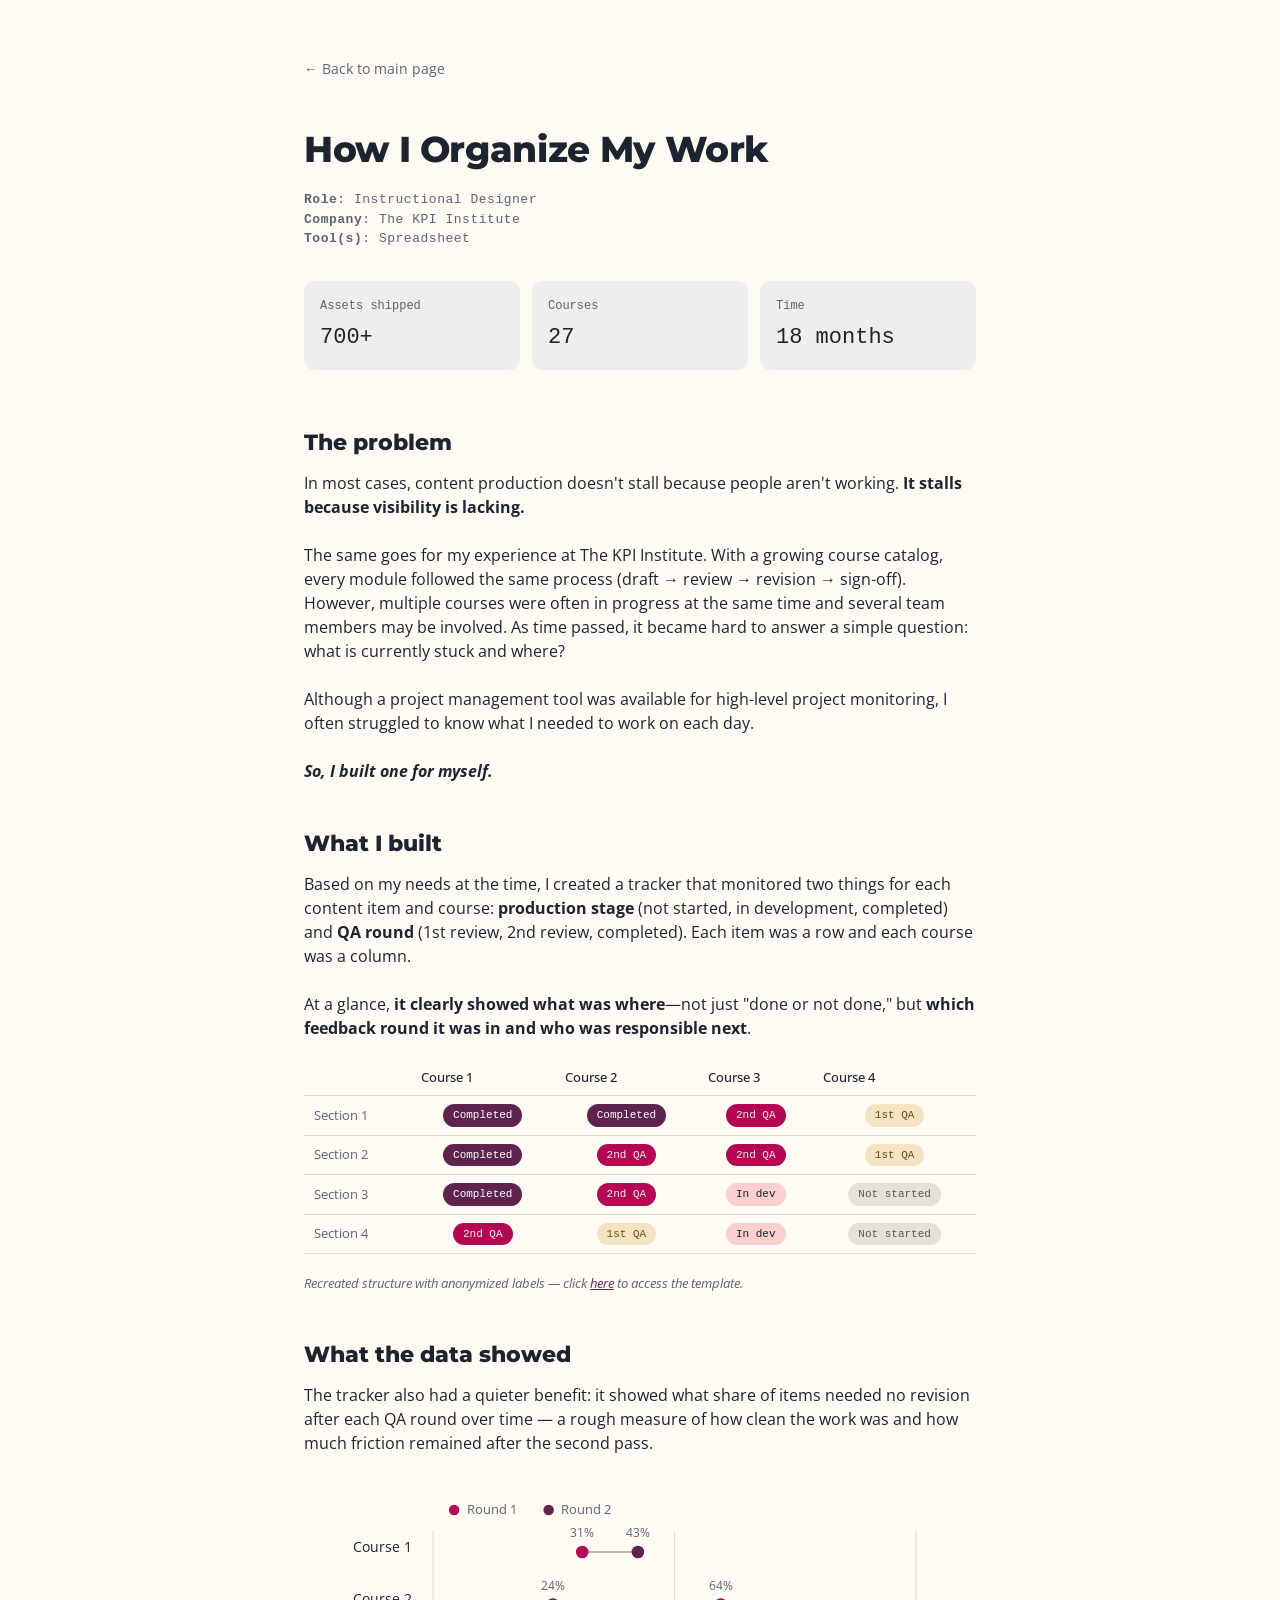
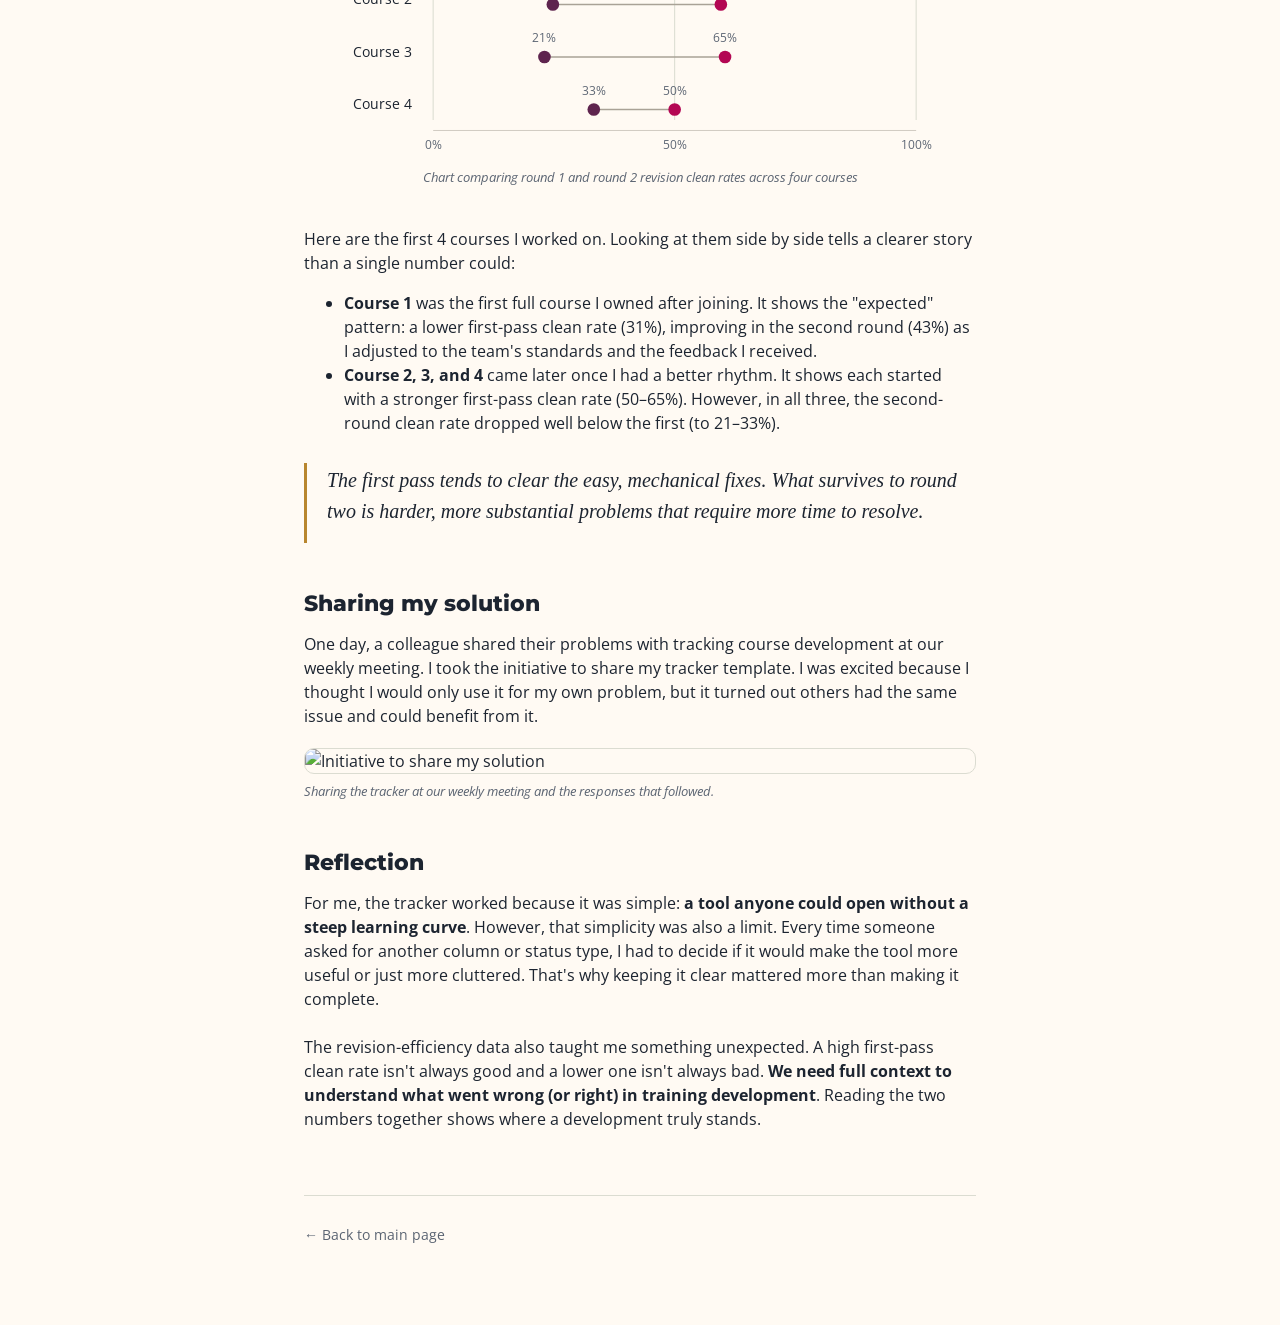
==== case-study-tracker.html @ 696a30b1 "Add files via upload" ====
<!doctype html>
<html lang="en">
  <head>
    <meta charset="UTF-8" />
    <meta name="viewport" content="width=device-width, initial-scale=1.0" />
    <title>How I Organize My Work</title>
    <link rel="icon" type="image/x-icon" href="/indah-avatar-circle.png" />
    <link rel="preconnect" href="https://fonts.googleapis.com" />
    <link rel="preconnect" href="https://fonts.gstatic.com" crossorigin />
    <link
      href="https://fonts.googleapis.com/css2?family=Open+Sans:ital,wght@0,300..800;1,300..800&family=Montserrat:ital,wght@0,100..900;1,100..900&display=swap"
      rel="stylesheet"
    />
    <style>
      :root {
        --paper: #fffaf3;
        --ink: #1c2430;
        --muted: #5b6472;
        --hairline: #dbdcd1;
        --card: #eeeeee;
        --teal: #5e244e;
        --teal-light: #f9d0cd;
        --teal-mid: #b30753;
        --teal-dark-text: #eeeeee;
        --gold: #b8862e;
        --gold-light: #f3e3c2;
        --gold-text: #6b4b10;
        --gray-light: #e4e2d8;
        --gray-text: #5b5a4f;
      }
      * {
        box-sizing: border-box;
      }
      html {
        scroll-behavior: smooth;
      }
      @media (prefers-reduced-motion: reduce) {
        html {
          scroll-behavior: auto;
        }
        * {
          animation-duration: 0.001ms !important;
          transition-duration: 0.001ms !important;
        }
      }
      body {
        margin: 0;
        background: var(--paper);
        color: var(--ink);
        font-family:
          "Open Sans",
          -apple-system,
          BlinkMacSystemFont,
          sans-serif;
        line-height: 1.5;
        -webkit-font-smoothing: antialiased;
      }
      .wrap {
        max-width: 720px;
        margin: 0 auto;
        padding: 56px 24px 80px;
      }
      a {
        color: var(--teal);
      }
      .back-link {
        display: inline-flex;
        align-items: center;
        gap: 6px;
        font-size: 14px;
        color: var(--muted);
        text-decoration: none;
        margin-bottom: 40px;
      }
      .back-link:hover {
        color: var(--teal);
      }
      h1 {
        font-family: "Montserrat", Arial, Helvetica, sans-serif;
        font-weight: 800;
        font-size: 36px;
        line-height: 1.7;
        margin: 0 0 10px;
        letter-spacing: -0.01em;
      }
      .meta {
        font-family: "IBM Plex Mono", monospace;
        font-size: 13px;
        color: var(--muted);
        margin: 0 0 32px;
        letter-spacing: 0.04em;
      }

      .stats {
        display: grid;
        grid-template-columns: repeat(3, 1fr);
        gap: 12px;
        margin-bottom: 56px;
      }
      .stat {
        background: var(--card);
        border-radius: 10px;
        padding: 16px;
      }
      .stat .label {
        font-size: 12px;
        font-family: "IBM Plex Mono", monospace;
        color: var(--muted);
        margin: 0 0 6px;
      }
      .stat .value {
        font-family: "IBM Plex Mono", monospace;
        font-size: 22px;
        font-weight: 500;
        margin: 0;
      }
      section {
        margin-bottom: 44px;
      }

      h2 {
        font-family: "Montserrat", Arial, Helvetica, sans-serif;
        font-weight: 800;
        font-size: 22px;
        margin: 0 0 12px;
      }
      p {
        font-size: 16px;
        color: var(--ink);
        margin: 0 0 14px;
      }
      p.lede {
        color: var(--muted);
      }
      .placeholder-note {
        font-size: 13px;
        color: var(--muted);
        font-style: italic;
        margin-top: 6px;
      }

      /* story image */
      .story-image {
        margin: 20px 0 8px;
      }
      .story-image img {
        display: block;
        width: 100%;
        height: auto;
        border-radius: 10px;
        border: 0.5px solid var(--hairline);
      }
      .story-image figcaption {
        font-size: 13px;
        color: var(--muted);
        font-style: italic;
        margin-top: 8px;
      }

      /* tracker table */
      table {
        width: 100%;
        border-collapse: collapse;
        font-size: 13px;
        margin: 20px 0;
      }
      th,
      td {
        padding: 8px 10px;
        text-align: center;
        border-bottom: 0.5px solid var(--hairline);
      }
      th {
        font-weight: 500;
        text-align: left;
      }
      td:first-child,
      th:first-child {
        text-align: left;
        color: var(--muted);
      }
      .pill {
        display: inline-block;
        font-size: 11px;
        font-weight: 500;
        padding: 3px 10px;
        border-radius: 999px;
        font-family: "IBM Plex Mono", monospace;
      }
      .pill.notstarted {
        background: var(--gray-light);
        color: var(--gray-text);
      }
      .pill.dev {
        background: var(--teal-light);
        color: var(--teal-text);
      }
      .pill.qa1 {
        background: var(--gold-light);
        color: var(--gold-text);
      }
      .pill.qa2 {
        background: var(--teal-mid);
        color: var(--teal-dark-text);
      }
      .pill.done {
        background: var(--teal);
        color: #fff;
      }

      blockquote {
        border-left: 3px solid var(--gold);
        border-radius: 0;
        margin: 28px 0;
        padding: 2px 0 2px 20px;
      }
      blockquote p {
        font-family: "Source Serif 4", serif;
        font-style: italic;
        font-size: 20px;
        line-height: 1.55;
        color: var(--ink);
      }

      .footer-nav {
        margin-top: 64px;
        padding-top: 28px;
        border-top: 0.5px solid var(--hairline);
        display: flex;
        justify-content: space-between;
        gap: 16px;
        flex-wrap: wrap;
      }
      .footer-nav a {
        font-size: 14px;
        text-decoration: none;
        color: var(--muted);
      }
      .footer-nav a:hover {
        color: var(--teal);
      }
      .footer-nav .next {
        text-align: right;
      }

      @media (max-width: 560px) {
        .stats {
          grid-template-columns: 1fr;
        }
        h1 {
          font-size: 28px;
        }
        table {
          font-size: 11px;
        }
        .footer-nav {
          flex-direction: column;
        }
        .footer-nav .next {
          text-align: left;
        }
      }
    </style>
  </head>
  <body>
    <div class="wrap">
      <a class="back-link" href="/index.html">&larr; Back to main page</a>

      <h1>How I Organize My Work</h1>
      <p class="meta">
        <strong>Role</strong>: Instructional Designer </br>
        <strong>Company</strong>: The KPI Institute </br>
        <strong>Tool(s)</strong>: Spreadsheet
      </p>

      <div class="stats">
        <div class="stat">
          <p class="label">Assets shipped</p>
          <p class="value">700+</p>
        </div>
        <div class="stat">
          <p class="label">Courses</p>
          <p class="value">27</p>
        </div>
        <div class="stat">
          <p class="label">Time</p>
          <p class="value">18 months</p>
        </div>
      </div>

      <section id="problem">
        <h2>The problem</h2>
        <p>
          In most cases, content production doesn't stall because people aren't working. <strong>It stalls because visibility is lacking.</strong> 
          </br>
          </br>
          The same goes for my experience at The KPI Institute. With a growing course catalog, every module followed the same process (draft → review → revision → sign-off). However, multiple courses were often in progress at the same time and several team members may be involved. As time passed, it became hard to answer a simple question: what is currently stuck and where? 
          </br>
          </br>
          Although a project management tool was available for high-level project monitoring, I often struggled to know what I needed to work on each day.
          </br>
          </br>
          <strong><em>So, I built one for myself.</em></strong>
        </p>
      </section>

      <section id="built">
        <h2>What I built</h2>
        <p>
          Based on my needs at the time, I created a tracker that monitored two things for each content item and course: <strong>production stage</strong> (not started, in development, completed) and <strong>QA round</strong> (1st review, 2nd review, completed). Each item was a row and each course was a column.</br></br>

          At a glance, <strong>it clearly showed what was where</strong>—not just "done or not done," but <strong>which feedback round it was in and who was responsible next</strong>.
        </p>
        <table>
          <tr>
            <th></th>
            <th>Course 1</th>
            <th>Course 2</th>
            <th>Course 3</th>
            <th>Course 4</th>
          </tr>
          <tr>
            <td>Section 1</td>
            <td><span class="pill done">Completed</span></td>
            <td><span class="pill done">Completed</span></td>
            <td><span class="pill qa2">2nd QA</span></td>
            <td><span class="pill qa1">1st QA</span></td>
          </tr>
          <tr>
            <td>Section 2</td>
            <td><span class="pill done">Completed</span></td>
            <td><span class="pill qa2">2nd QA</span></td>
            <td><span class="pill qa2">2nd QA</span></td>
            <td><span class="pill qa1">1st QA</span></td>
          </tr>
          <tr>
            <td>Section 3</td>
            <td><span class="pill done">Completed</span></td>
            <td><span class="pill qa2">2nd QA</span></td>
            <td><span class="pill dev">In dev</span></td>
            <td><span class="pill notstarted">Not started</span></td>
          </tr>
          <tr>
            <td>Section 4</td>
            <td><span class="pill qa2">2nd QA</span></td>
            <td><span class="pill qa1">1st QA</span></td>
            <td><span class="pill dev">In dev</span></td>
            <td><span class="pill notstarted">Not started</span></td>
          </tr>
        </table>
        <p class="placeholder-note">
          Recreated structure with anonymized labels &mdash; click <a href="https://docs.google.com/spreadsheets/d/1pS5pLEZoH9OYecN1W7RIqplGRNHCY77l/edit?usp=sharing&ouid=106305450758087196149&rtpof=true&sd=true" target="_blank" rel="noopener">here</a> to access the template.
        </p>
      </section>

      <section id="data">
        <h2>What the data showed</h2>
        <p>
          The tracker also had a quieter benefit: it showed what share of items needed no revision after each QA round over time — a rough measure of how clean the work was and how much friction remained after the second pass.
        </p>
        <svg
          viewBox="27 0 640 260"
          style="width: 100%; height: auto; margin: 20px 0;"
          role="img"
          aria-label="Chart comparing round 1 and round 2 revision clean rates across four courses"
        >
          <line
            x1="150"
            y1="40"
            x2="150"
            y2="220"
            stroke="#dbdcd1"
            stroke-width="1"
          />
          <line
            x1="380"
            y1="40"
            x2="380"
            y2="220"
            stroke="#dbdcd1"
            stroke-width="1"
          />
          <line
            x1="610"
            y1="40"
            x2="610"
            y2="220"
            stroke="#dbdcd1"
            stroke-width="1"
          />

          <text
            x="130"
            y="60"
            text-anchor="end"
            font-family="Open Sans", sans-serif
            font-size="13"
            fill="#1c2430"
          >
            Course 1
          </text>
          <line
            x1="292"
            y1="60"
            x2="345"
            y2="60"
            stroke="#A9A296"
            stroke-width="1.5"
          />
          <circle cx="292" cy="60" r="6" fill="#b30753" />
          <circle cx="345" cy="60" r="6" fill="#5e244e" />
          <text
            x="292"
            y="46"
            text-anchor="middle"
            font-family="Open Sans", sans-serif
            font-size="11"
            fill="#5b6472"
          >
            31%
          </text>
          <text
            x="345"
            y="46"
            text-anchor="middle"
            font-family="Open Sans", sans-serif
            font-size="11"
            fill="#5b6472"
          >
            43%
          </text>

          <text
            x="130"
            y="110"
            text-anchor="end"
            font-family="Open Sans", sans-serif
            font-size="13"
            fill="#1c2430"
          >
            Course 2
          </text>
          <line
            x1="264"
            y1="110"
            x2="424"
            y2="110"
            stroke="#A9A296"
            stroke-width="1.5"
          />
          <circle cx="424" cy="110" r="6" fill="#b30753" />
          <circle cx="264" cy="110" r="6" fill="#5e244e" />
          <text
            x="424"
            y="96"
            text-anchor="middle"
            font-family="Open Sans", sans-serif
            font-size="11"
            fill="#5b6472"
          >
            64%
          </text>
          <text
            x="264"
            y="96"
            text-anchor="middle"
            font-family="Open Sans", sans-serif
            font-size="11"
            fill="#5b6472"
          >
            24%
          </text>

          <text
            x="130"
            y="160"
            text-anchor="end"
            font-family="Open Sans", sans-serif
            font-size="13"
            fill="#1c2430"
          >
            Course 3
          </text>
          <line
            x1="256"
            y1="160"
            x2="428"
            y2="160"
            stroke="#A9A296"
            stroke-width="1.5"
          />
          <circle cx="428" cy="160" r="6" fill="#b30753" />
          <circle cx="256" cy="160" r="6" fill="#5e244e" />
          <text
            x="428"
            y="146"
            text-anchor="middle"
            font-family="Open Sans", sans-serif
            font-size="11"
            fill="#5b6472"
          >
            65%
          </text>
          <text
            x="256"
            y="146"
            text-anchor="middle"
            font-family="Open Sans", sans-serif
            font-size="11"
            fill="#5b6472"
          >
            21%
          </text>

          <text
            x="130"
            y="210"
            text-anchor="end"
            font-family="Open Sans", sans-serif
            font-size="13"
            fill="#1c2430"
          >
            Course 4
          </text>
          <line
            x1="303"
            y1="210"
            x2="380"
            y2="210"
            stroke="#A9A296"
            stroke-width="1.5"
          />
          <circle cx="380" cy="210" r="6" fill="#b30753" />
          <circle cx="303" cy="210" r="6" fill="#5e244e" />
          <text
            x="380"
            y="196"
            text-anchor="middle"
            font-family="Open Sans", sans-serif
            font-size="11"
            fill="#5b6472"
          >
            50%
          </text>
          <text
            x="303"
            y="196"
            text-anchor="middle"
            font-family="Open Sans", sans-serif
            font-size="11"
            fill="#5b6472"
          >
            33%
          </text>

          <line
            x1="150"
            y1="230"
            x2="610"
            y2="230"
            stroke="#A9A296"
            stroke-width="0.5"
          />
          <text
            x="150"
            y="248"
            text-anchor="middle"
            font-family="Open Sans", sans-serif
            font-size="11"
            fill="#5b6472"
          >
            0%
          </text>
          <text
            x="380"
            y="248"
            text-anchor="middle"
            font-family="Open Sans", sans-serif
            font-size="11"
            fill="#5b6472"
          >
            50%
          </text>
          <text
            x="610"
            y="248"
            text-anchor="middle"
            font-family="Open Sans", sans-serif
            font-size="11"
            fill="#5b6472"
          >
            100%
          </text>

          <circle cx="170" cy="20" r="5" fill="#b30753" />
          <text
            x="182"
            y="24"
            font-family="Open Sans", sans-serif
            font-size="12"
            fill="#5b6472"
          >
            Round 1
          </text>
          <circle cx="260" cy="20" r="5" fill="#5e244e" />
          <text
            x="272"
            y="24"
            font-family="Open Sans", sans-serif
            font-size="12"
            fill="#5b6472"
          >
            Round 2
          </text>
        </svg>

        <p class="placeholder-note" style="margin: -20px 0 40px; text-align: center;">
          Chart comparing round 1 and round 2 revision clean rates across four courses
        </p>

        <p>
          Here are the first 4 courses I worked on. Looking at them side by side tells a clearer story than a single number could:
        </p>
        <ul>
          <li><strong>Course 1</strong> was the first full course I owned after joining.  It shows the "expected" pattern: a lower first-pass clean rate (31%), improving in the second round (43%) as I adjusted to the team's standards and the feedback I received.</li>
          <li><strong>Course 2, 3, and 4</strong> came later once I had a better rhythm. It shows each started with a stronger first-pass clean rate (50–65%). However, in all three, the second-round clean rate dropped well below the first (to 21–33%).</li>
        </ul>

        <blockquote>
          <p>
            The first pass tends to clear the easy, mechanical fixes. What survives to round two is harder, more substantial problems that require more time to resolve.
          </p>
        </blockquote>
      </section>

      <section id="spread">
        <h2>Sharing my solution</h2>
        <p>
          One day, a colleague shared their problems with tracking course development at our weekly meeting. I took the initiative to share my tracker template. I was excited because I thought I would only use it for my own problem, but it turned out others had the same issue and could benefit from it.
        </p>
        <figure class="story-image">
          <img src="images/sharing-initiative.png" alt="Initiative to share my solution " />
          <figcaption>Sharing the tracker at our weekly meeting and the responses that followed.</figcaption>
        </figure>        
      </section>

      <section id="reflection">
        <h2>Reflection</h2>
        <p>
          For me, the tracker worked because it was simple: <strong>a tool anyone could open without a steep learning curve</strong>. However, that simplicity was also a limit. Every time someone asked for another column or status type, I had to decide if it would make the tool more useful or just more cluttered. That's why keeping it clear mattered more than making it complete.
          </br>
          </br>
          The revision-efficiency data also taught me something unexpected. A high first-pass clean rate isn't always good and a lower one isn't always bad. <strong>We need full context to understand what went wrong (or right) in training development</strong>. Reading the two numbers together shows where a development truly stands.
        </p>
      </section>

      <div class="footer-nav">
        <a href="/index.html">&larr; Back to main page</a>
      </div>
    </div>
  </body>
</html>
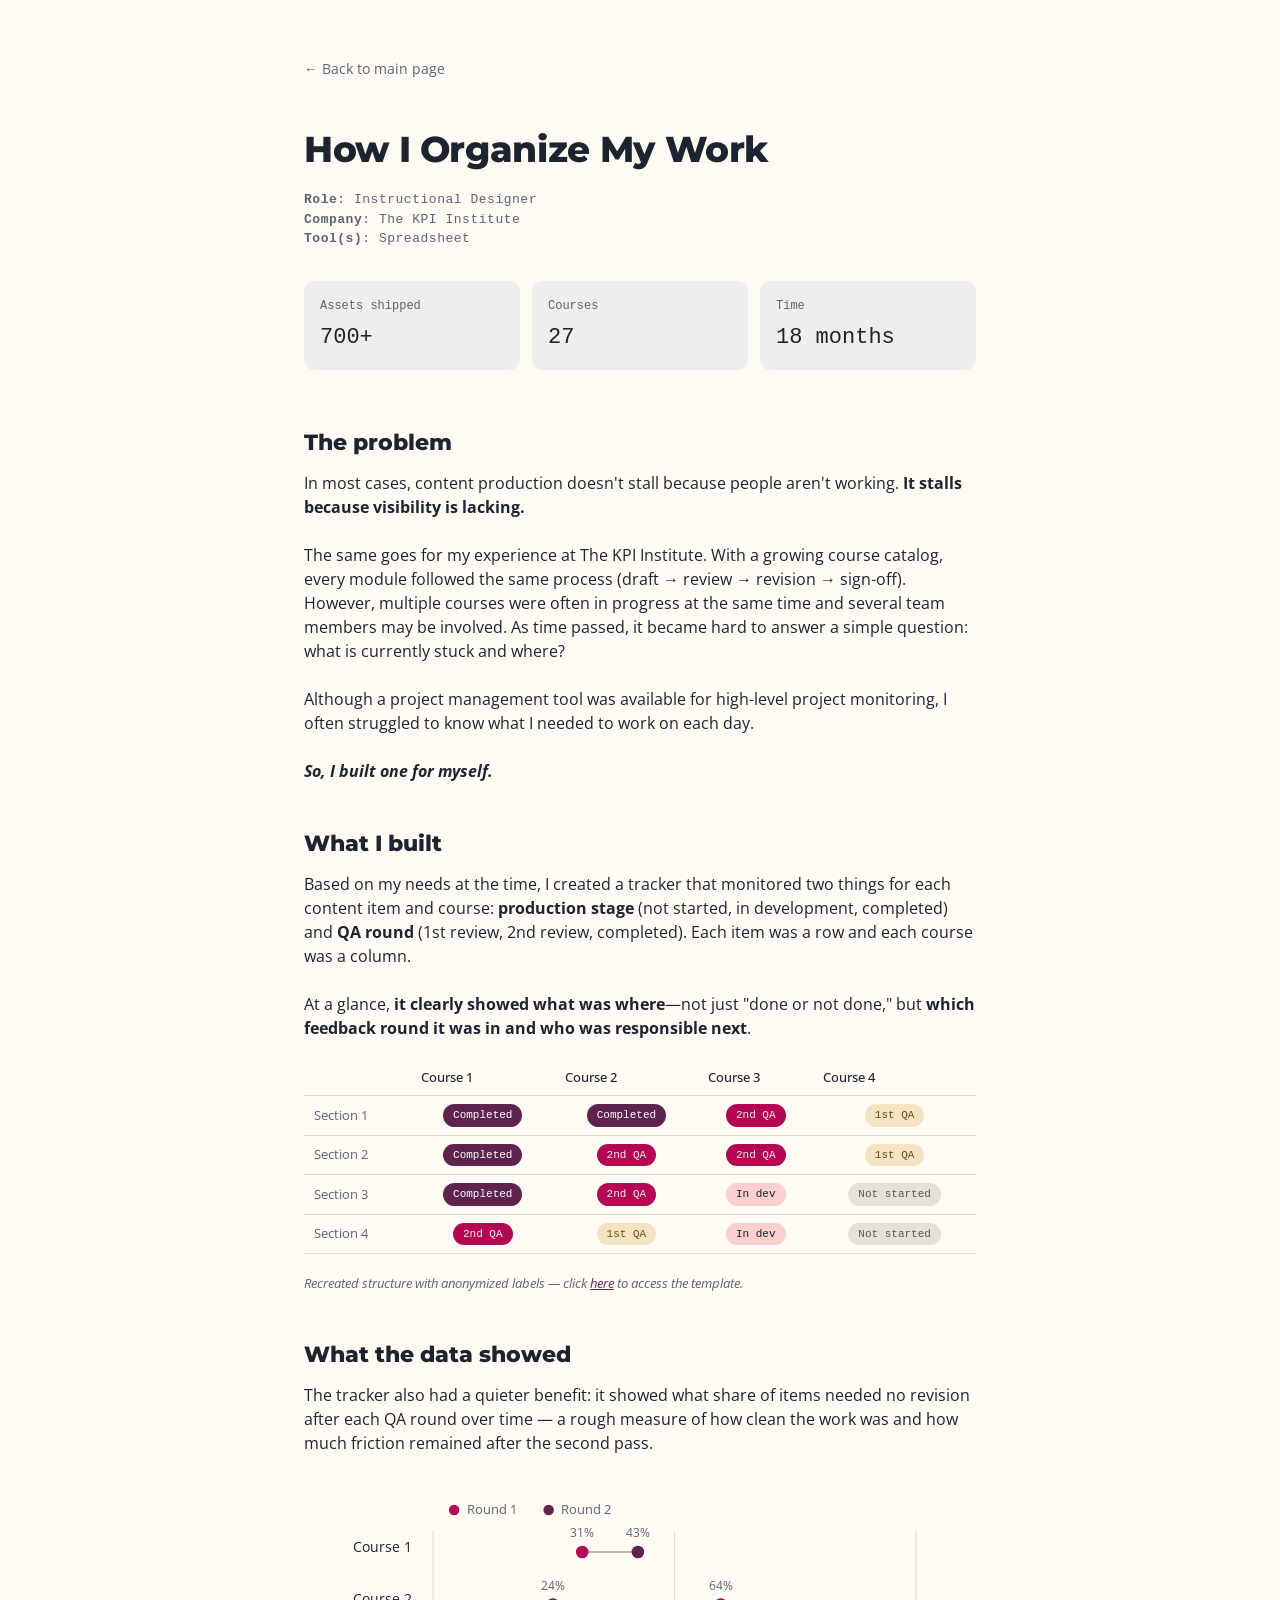
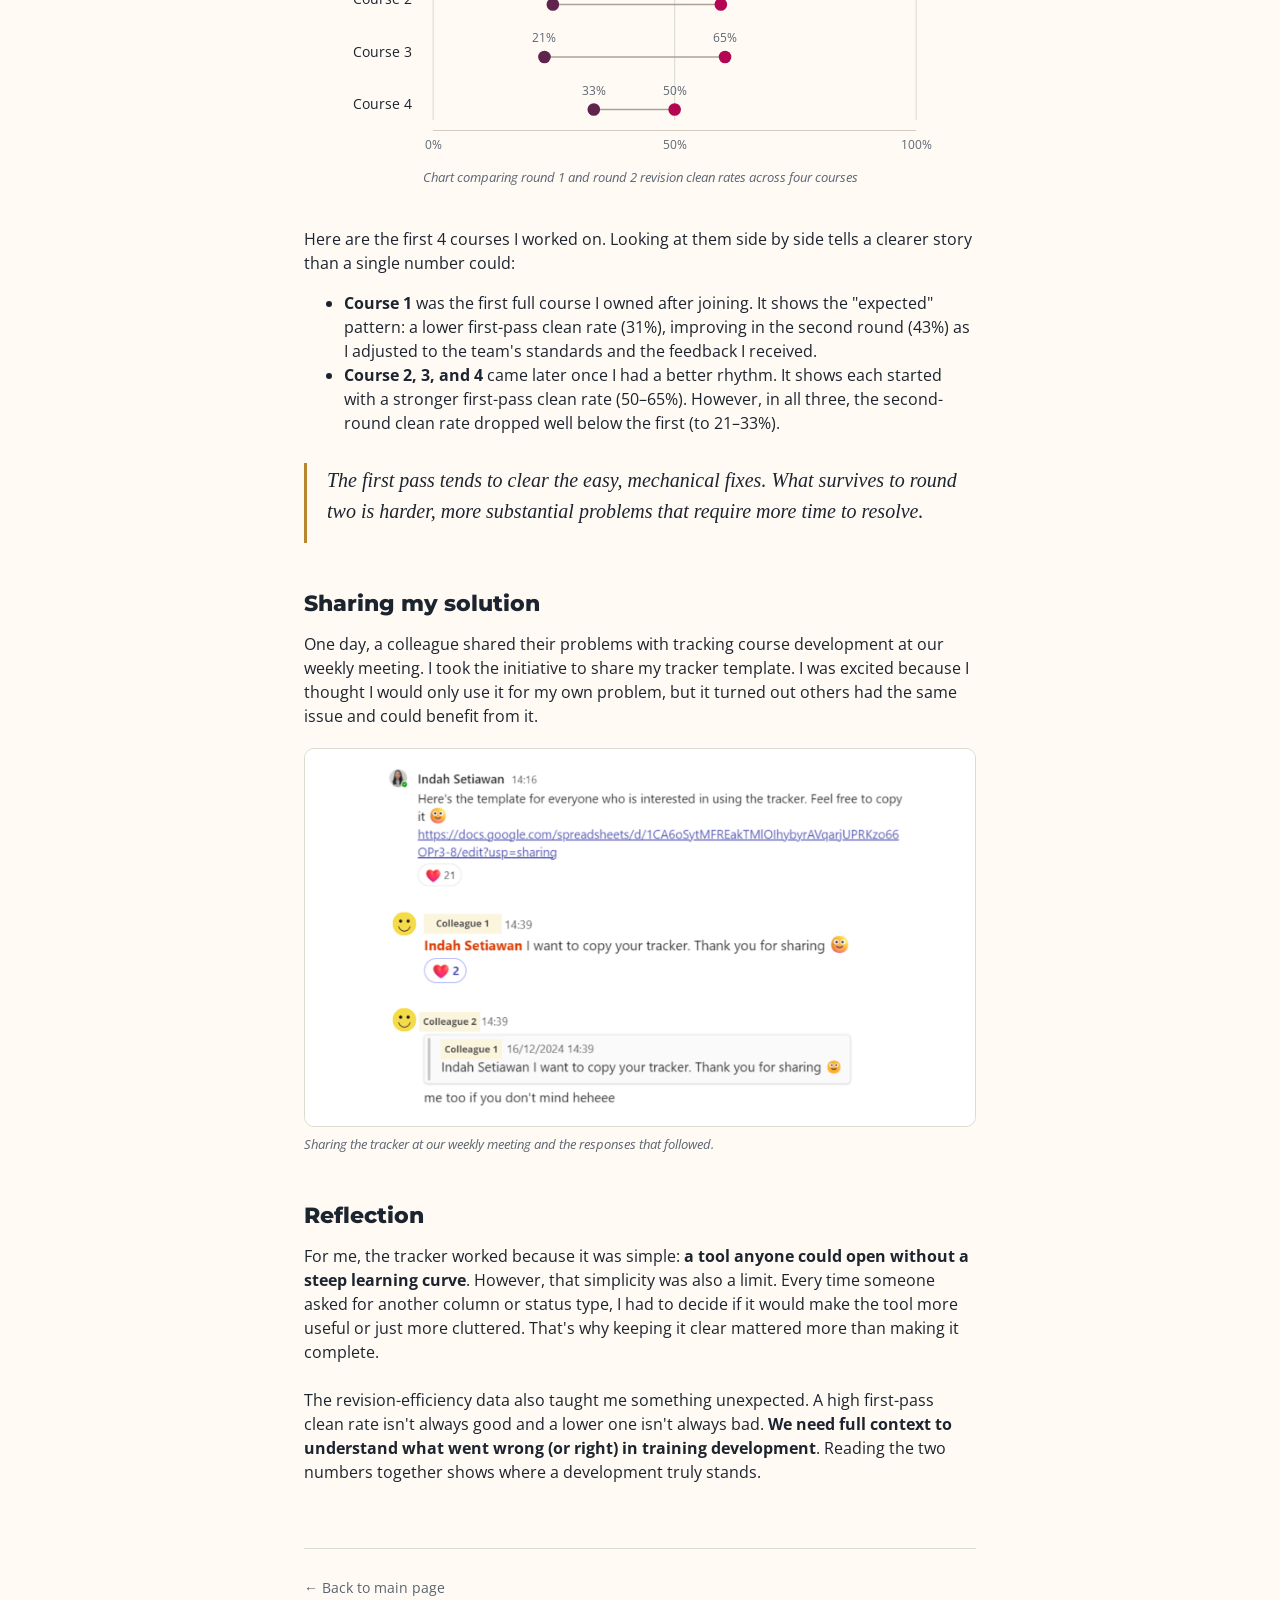
==== commit 40f09583: "Update case-study-tracker.html" ====
--- a/case-study-tracker.html
+++ b/case-study-tracker.html
@@ -4,7 +4,7 @@
     <meta charset="UTF-8" />
     <meta name="viewport" content="width=device-width, initial-scale=1.0" />
     <title>How I Organize My Work</title>
-    <link rel="icon" type="image/x-icon" href="/indah-avatar-circle.png" />
+    <link rel="icon" type="image/x-icon" href="indah-avatar-circle.png" />
     <link rel="preconnect" href="https://fonts.googleapis.com" />
     <link rel="preconnect" href="https://fonts.gstatic.com" crossorigin />
     <link
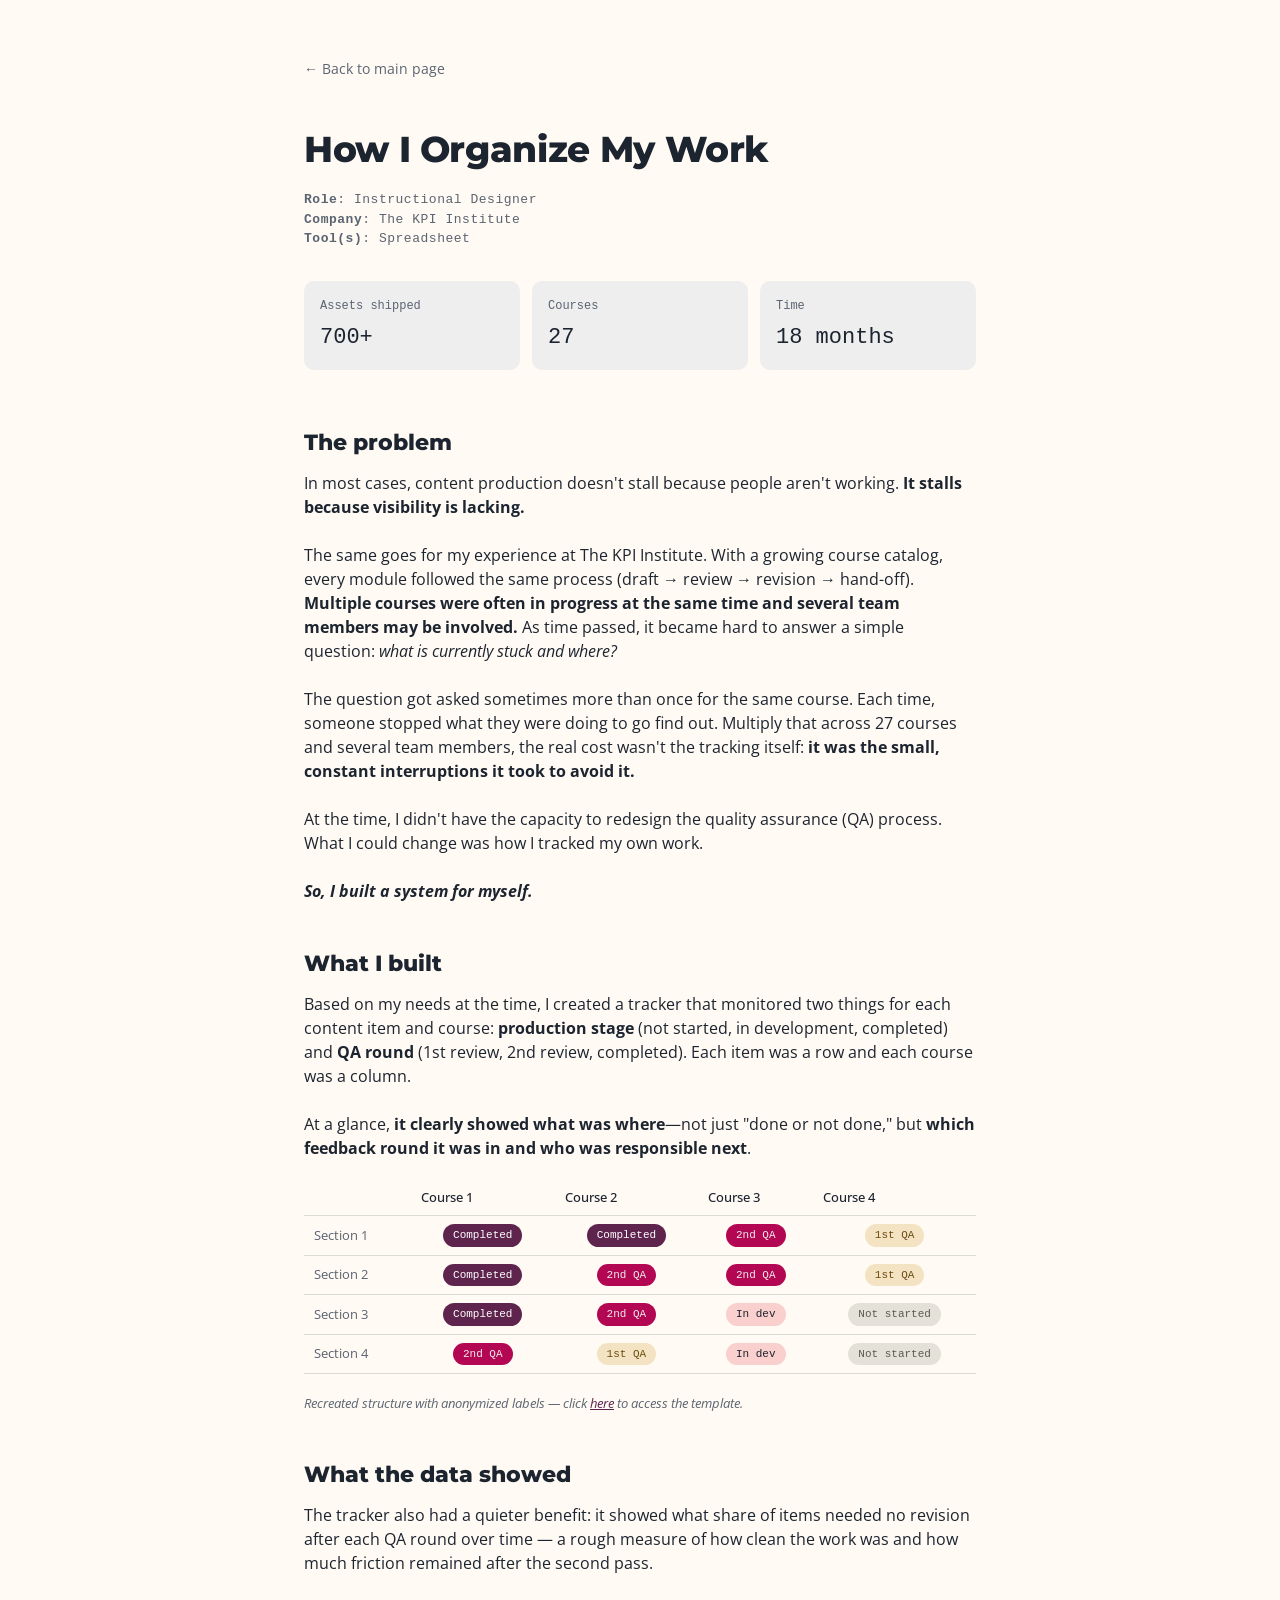
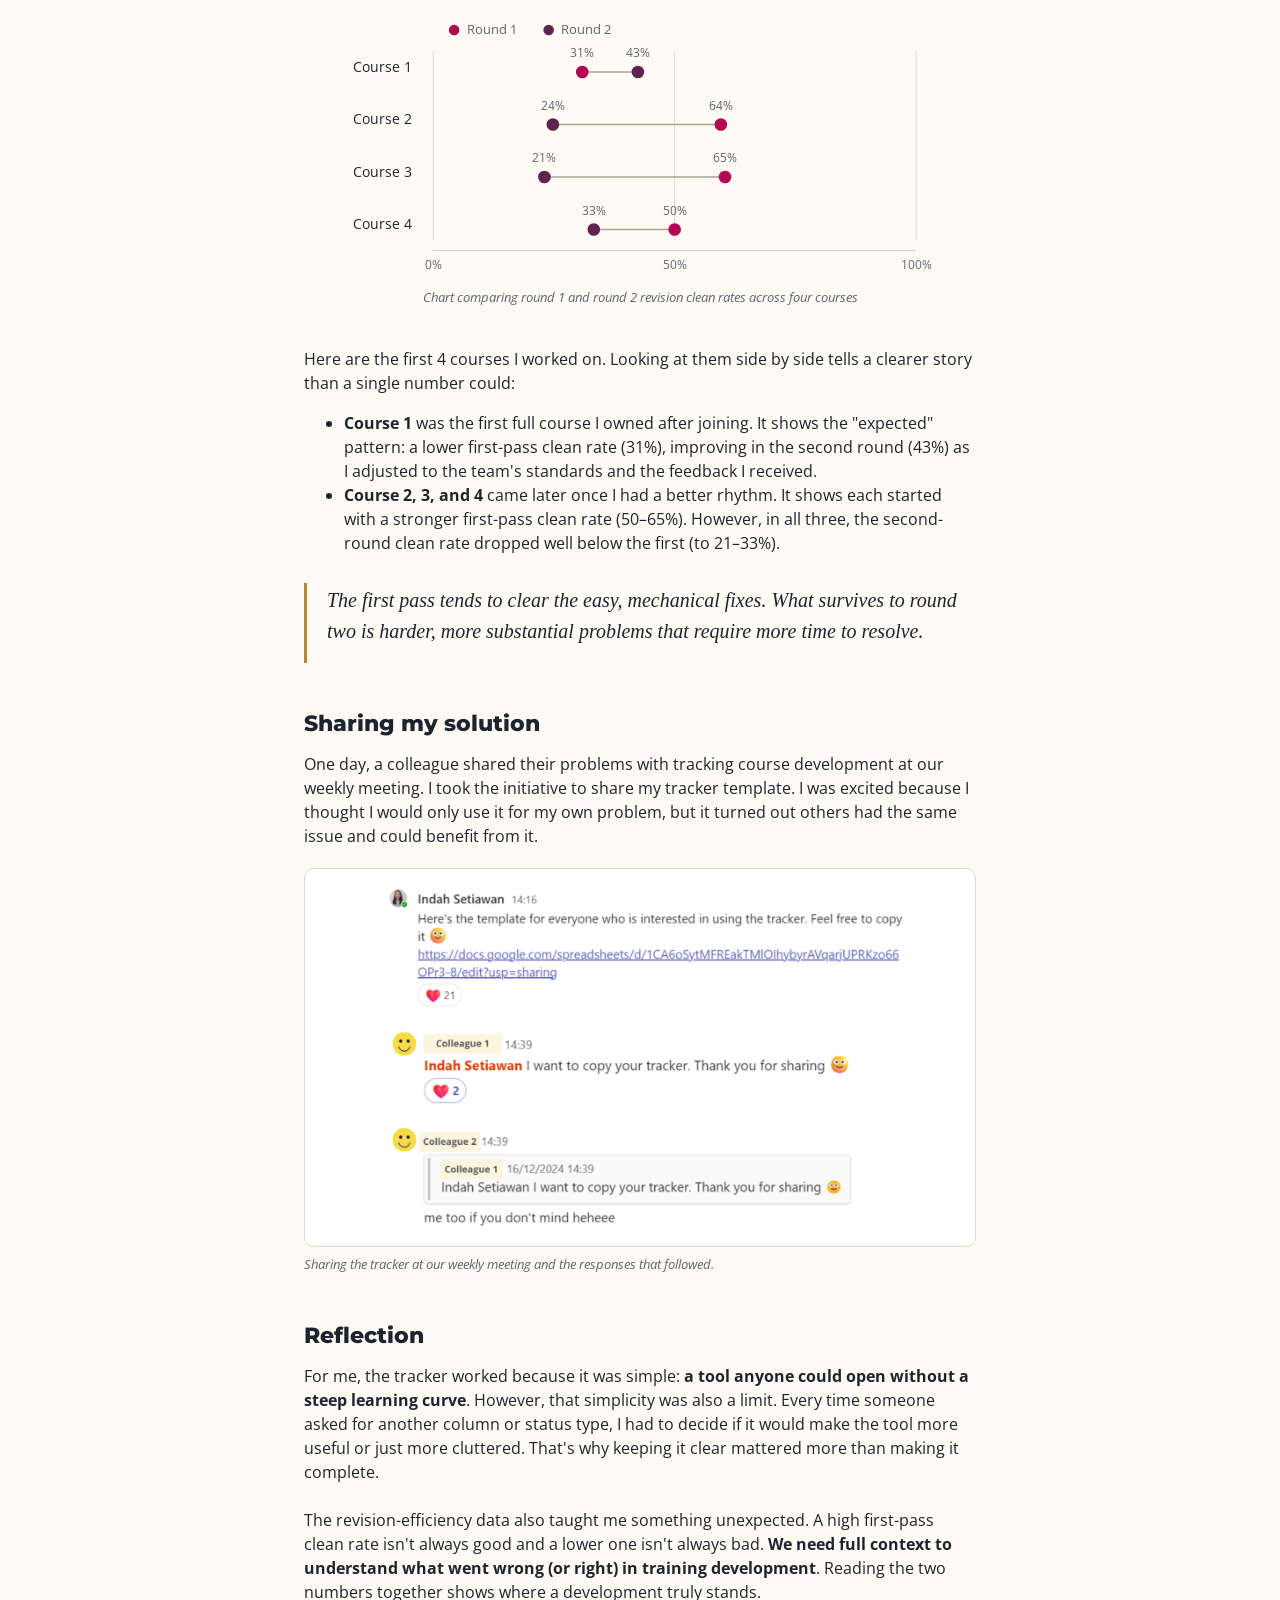
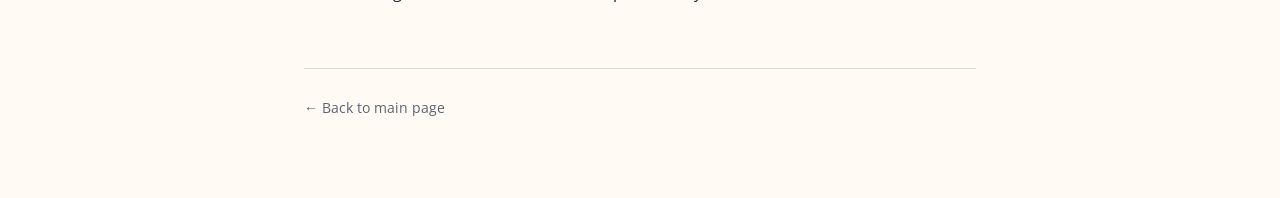
==== commit 837a52ef: "Update case-study-tracker.html" ====
--- a/case-study-tracker.html
+++ b/case-study-tracker.html
@@ -1,6 +1,15 @@
 <!doctype html>
 <html lang="en">
   <head>
+    <!-- Google tag (gtag.js) -->
+    <script async src="https://www.googletagmanager.com/gtag/js?id=G-KQJCC9LDL4"></script>
+    <script>
+      window.dataLayer = window.dataLayer || [];
+      function gtag(){dataLayer.push(arguments);}
+      gtag('js', new Date());
+    
+      gtag('config', 'G-KQJCC9LDL4');
+    </script>
     <meta charset="UTF-8" />
     <meta name="viewport" content="width=device-width, initial-scale=1.0" />
     <title>How I Organize My Work</title>
@@ -294,13 +303,16 @@
           In most cases, content production doesn't stall because people aren't working. <strong>It stalls because visibility is lacking.</strong> 
           </br>
           </br>
-          The same goes for my experience at The KPI Institute. With a growing course catalog, every module followed the same process (draft → review → revision → sign-off). However, multiple courses were often in progress at the same time and several team members may be involved. As time passed, it became hard to answer a simple question: what is currently stuck and where? 
-          </br>
-          </br>
-          Although a project management tool was available for high-level project monitoring, I often struggled to know what I needed to work on each day.
-          </br>
-          </br>
-          <strong><em>So, I built one for myself.</em></strong>
+          The same goes for my experience at The KPI Institute. With a growing course catalog, every module followed the same process (draft → review → revision → hand-off). <strong>Multiple courses were often in progress at the same time and several team members may be involved.</strong> As time passed, it became hard to answer a simple question: <em>what is currently stuck and where?</em>
+          </br>
+          </br>
+          The question got asked sometimes more than once for the same course. Each time, someone stopped what they were doing to go find out. Multiply that across 27 courses and several team members, the real cost wasn't the tracking itself: <strong>it was the small, constant interruptions it took to avoid it.</strong>
+          </br>
+          </br>
+          At the time, I didn't have the capacity to redesign the quality assurance (QA) process. What I could change was how I tracked my own work.
+          </br>
+          </br>
+          <strong><em>So, I built a system for myself.</em></strong>
         </p>
       </section>
 
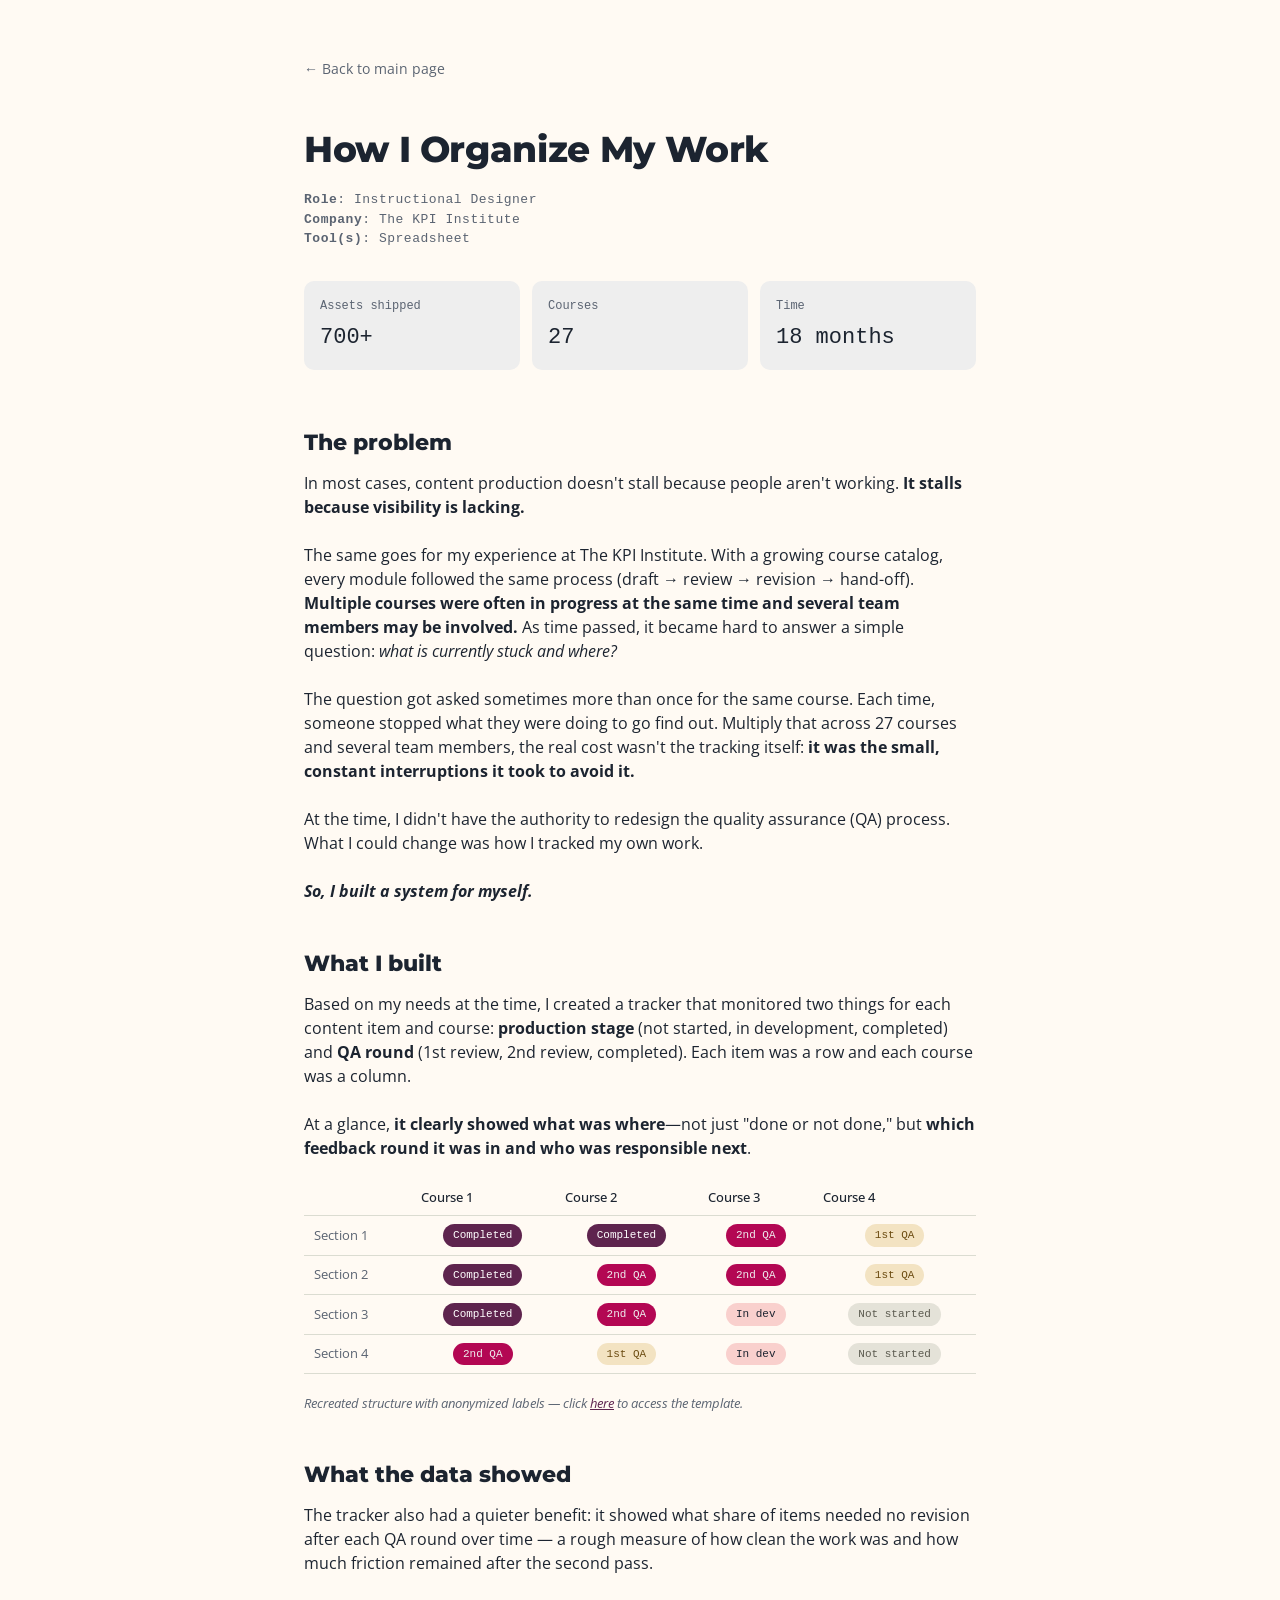
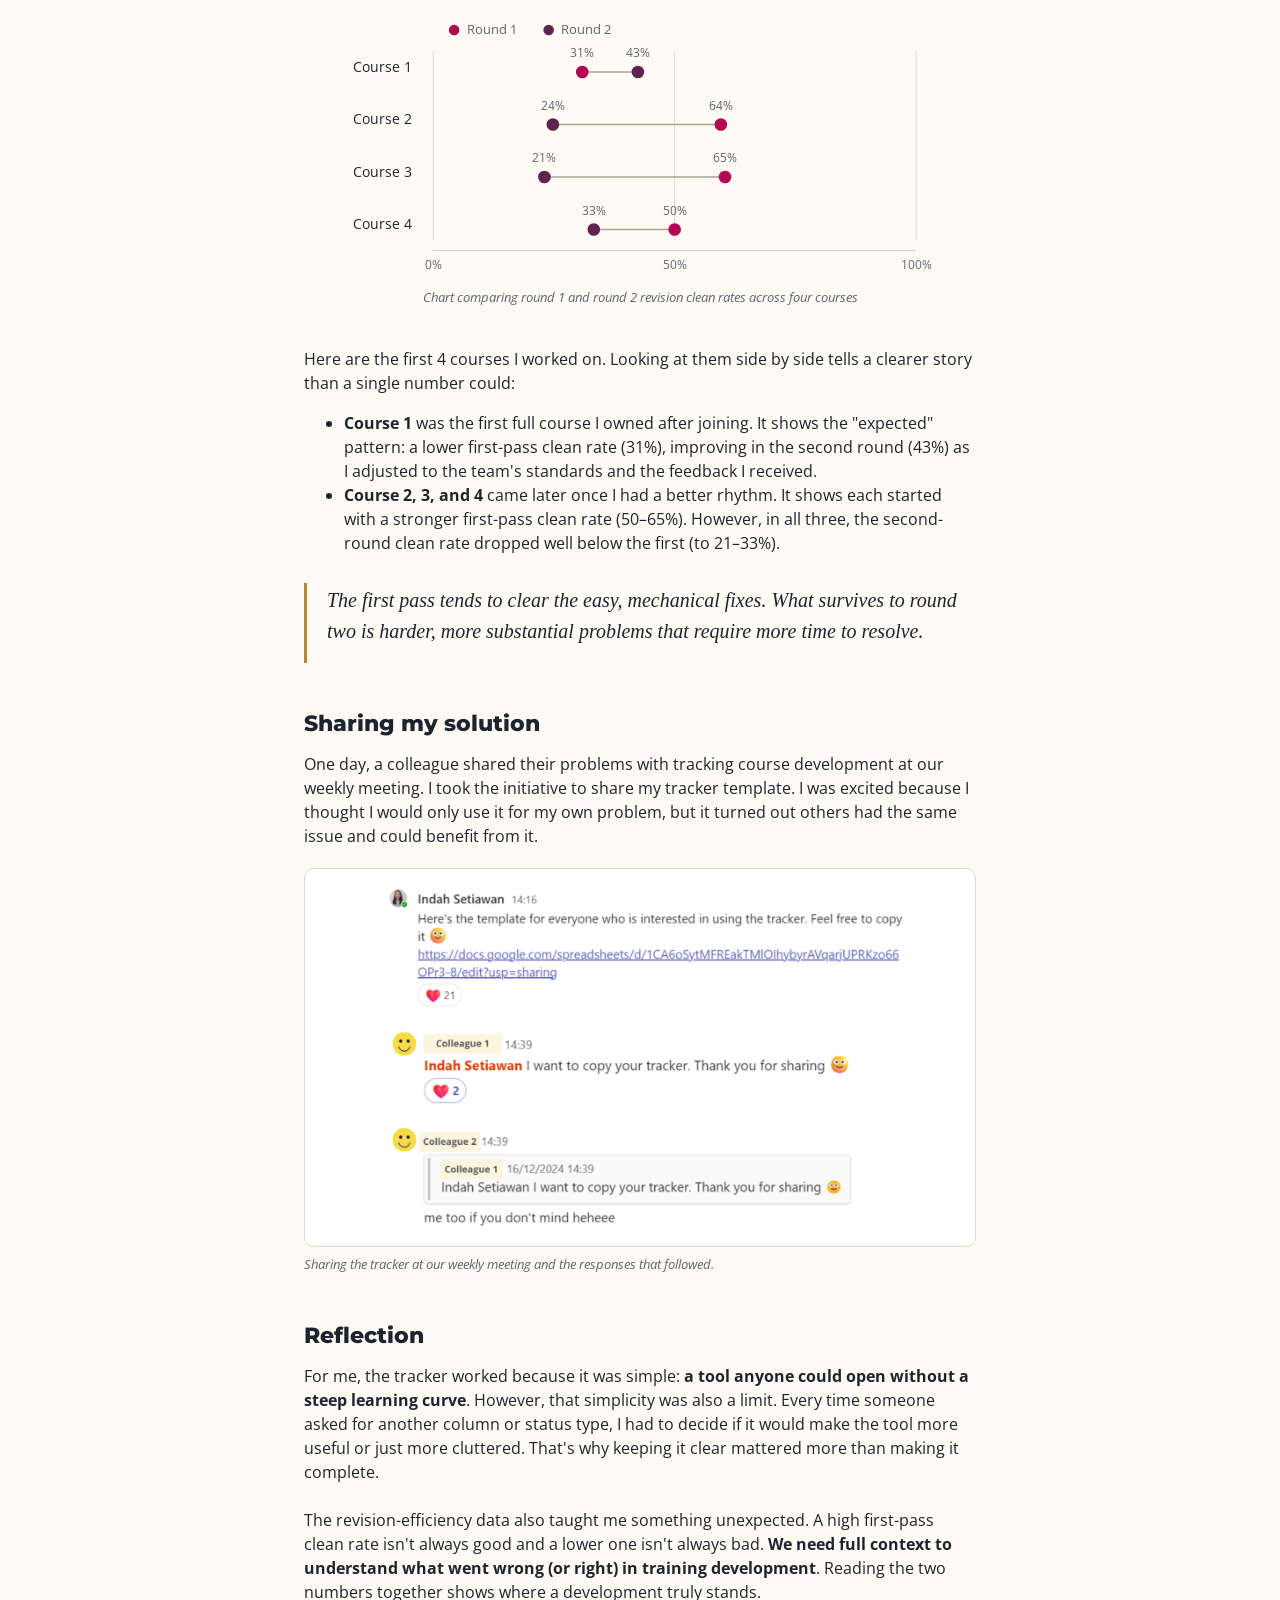
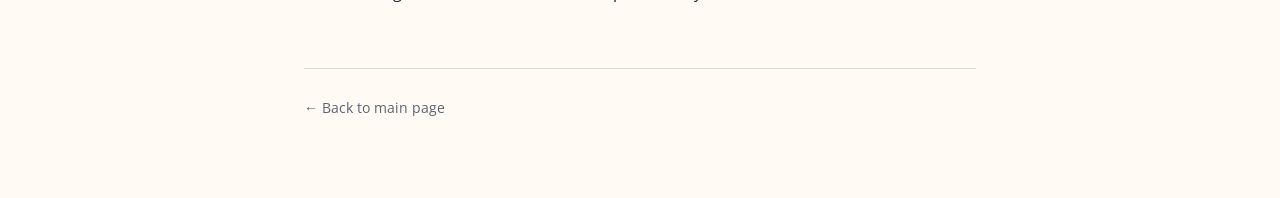
==== commit 0d98f3fa: "Update case-study-tracker.html" ====
--- a/case-study-tracker.html
+++ b/case-study-tracker.html
@@ -273,7 +273,7 @@
   </head>
   <body>
     <div class="wrap">
-      <a class="back-link" href="/index.html">&larr; Back to main page</a>
+      <a class="back-link" href="https://indahships.github.io/projects/">&larr; Back to main page</a>
 
       <h1>How I Organize My Work</h1>
       <p class="meta">
@@ -309,7 +309,7 @@
           The question got asked sometimes more than once for the same course. Each time, someone stopped what they were doing to go find out. Multiply that across 27 courses and several team members, the real cost wasn't the tracking itself: <strong>it was the small, constant interruptions it took to avoid it.</strong>
           </br>
           </br>
-          At the time, I didn't have the capacity to redesign the quality assurance (QA) process. What I could change was how I tracked my own work.
+          At the time, I didn't have the authority to redesign the quality assurance (QA) process. What I could change was how I tracked my own work.
           </br>
           </br>
           <strong><em>So, I built a system for myself.</em></strong>
@@ -667,7 +667,7 @@
       </section>
 
       <div class="footer-nav">
-        <a href="/index.html">&larr; Back to main page</a>
+        <a href="https://indahships.github.io/projects/">&larr; Back to main page</a>
       </div>
     </div>
   </body>
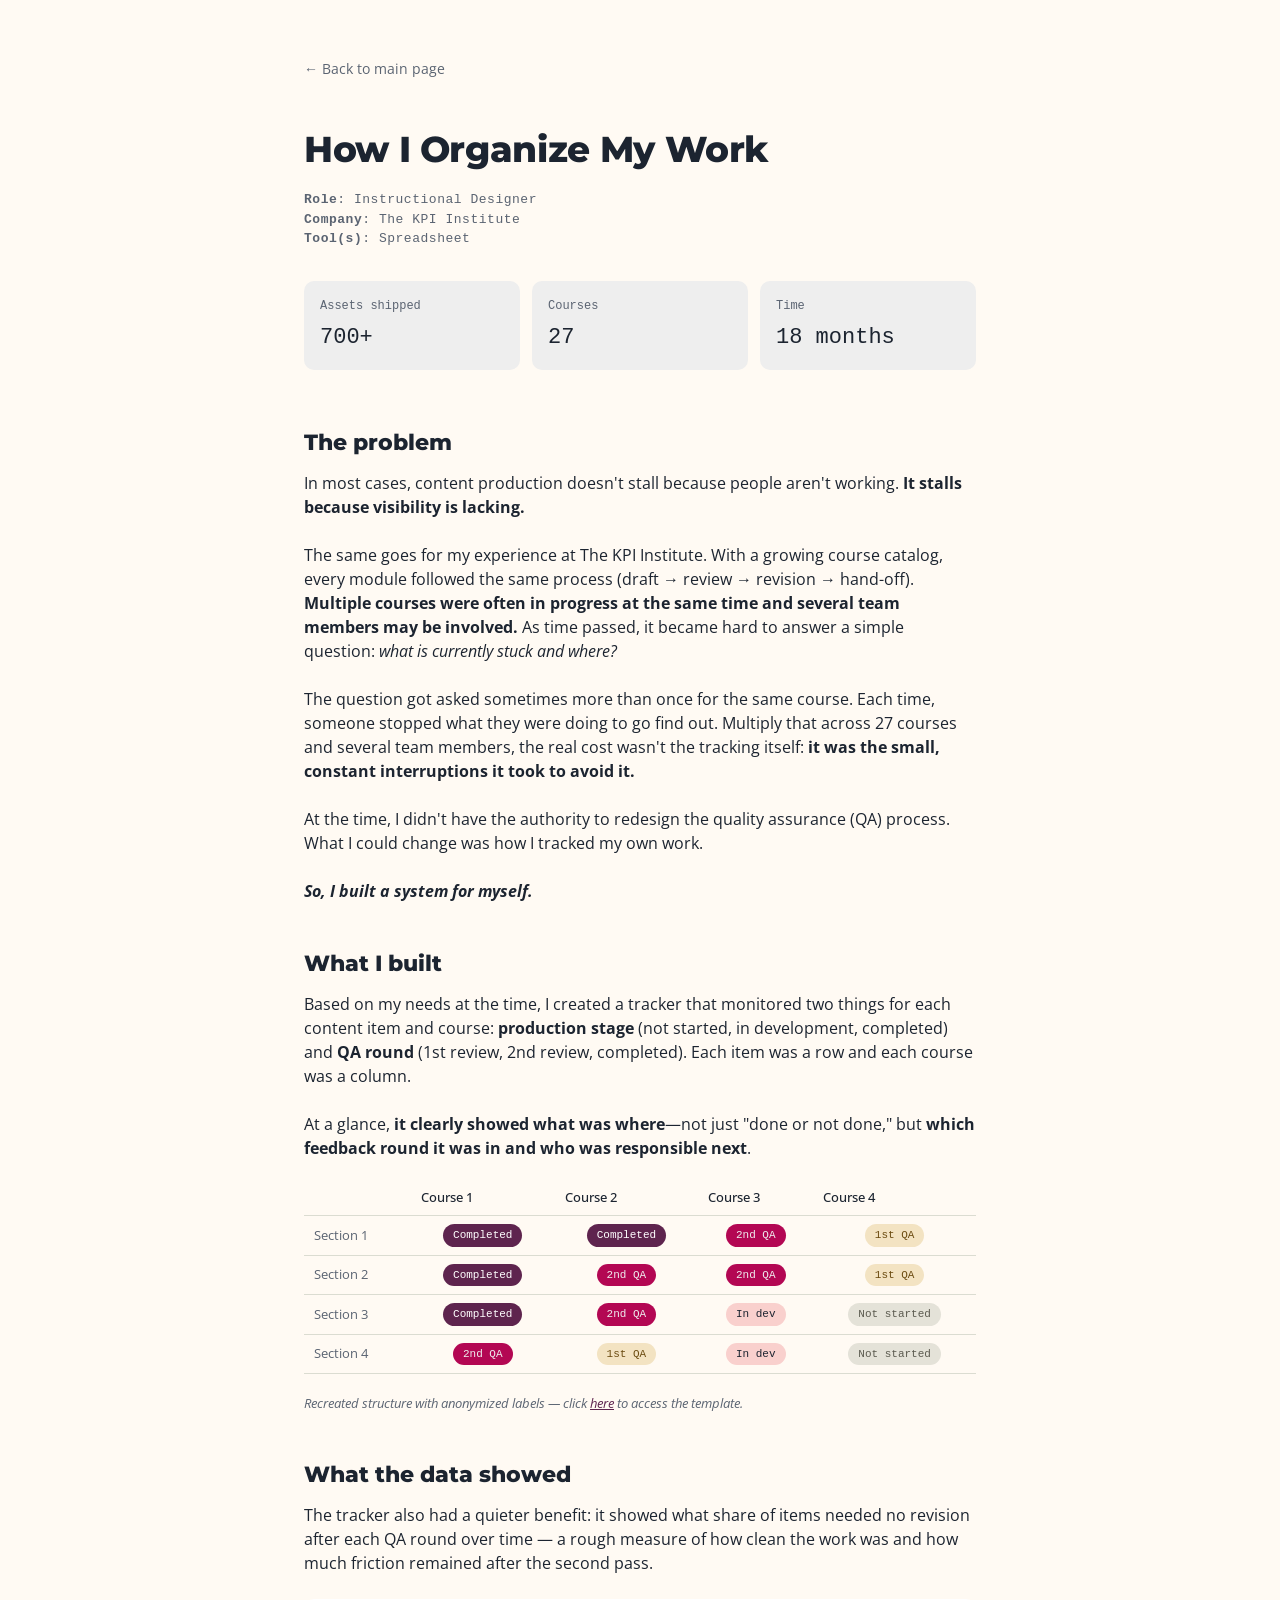
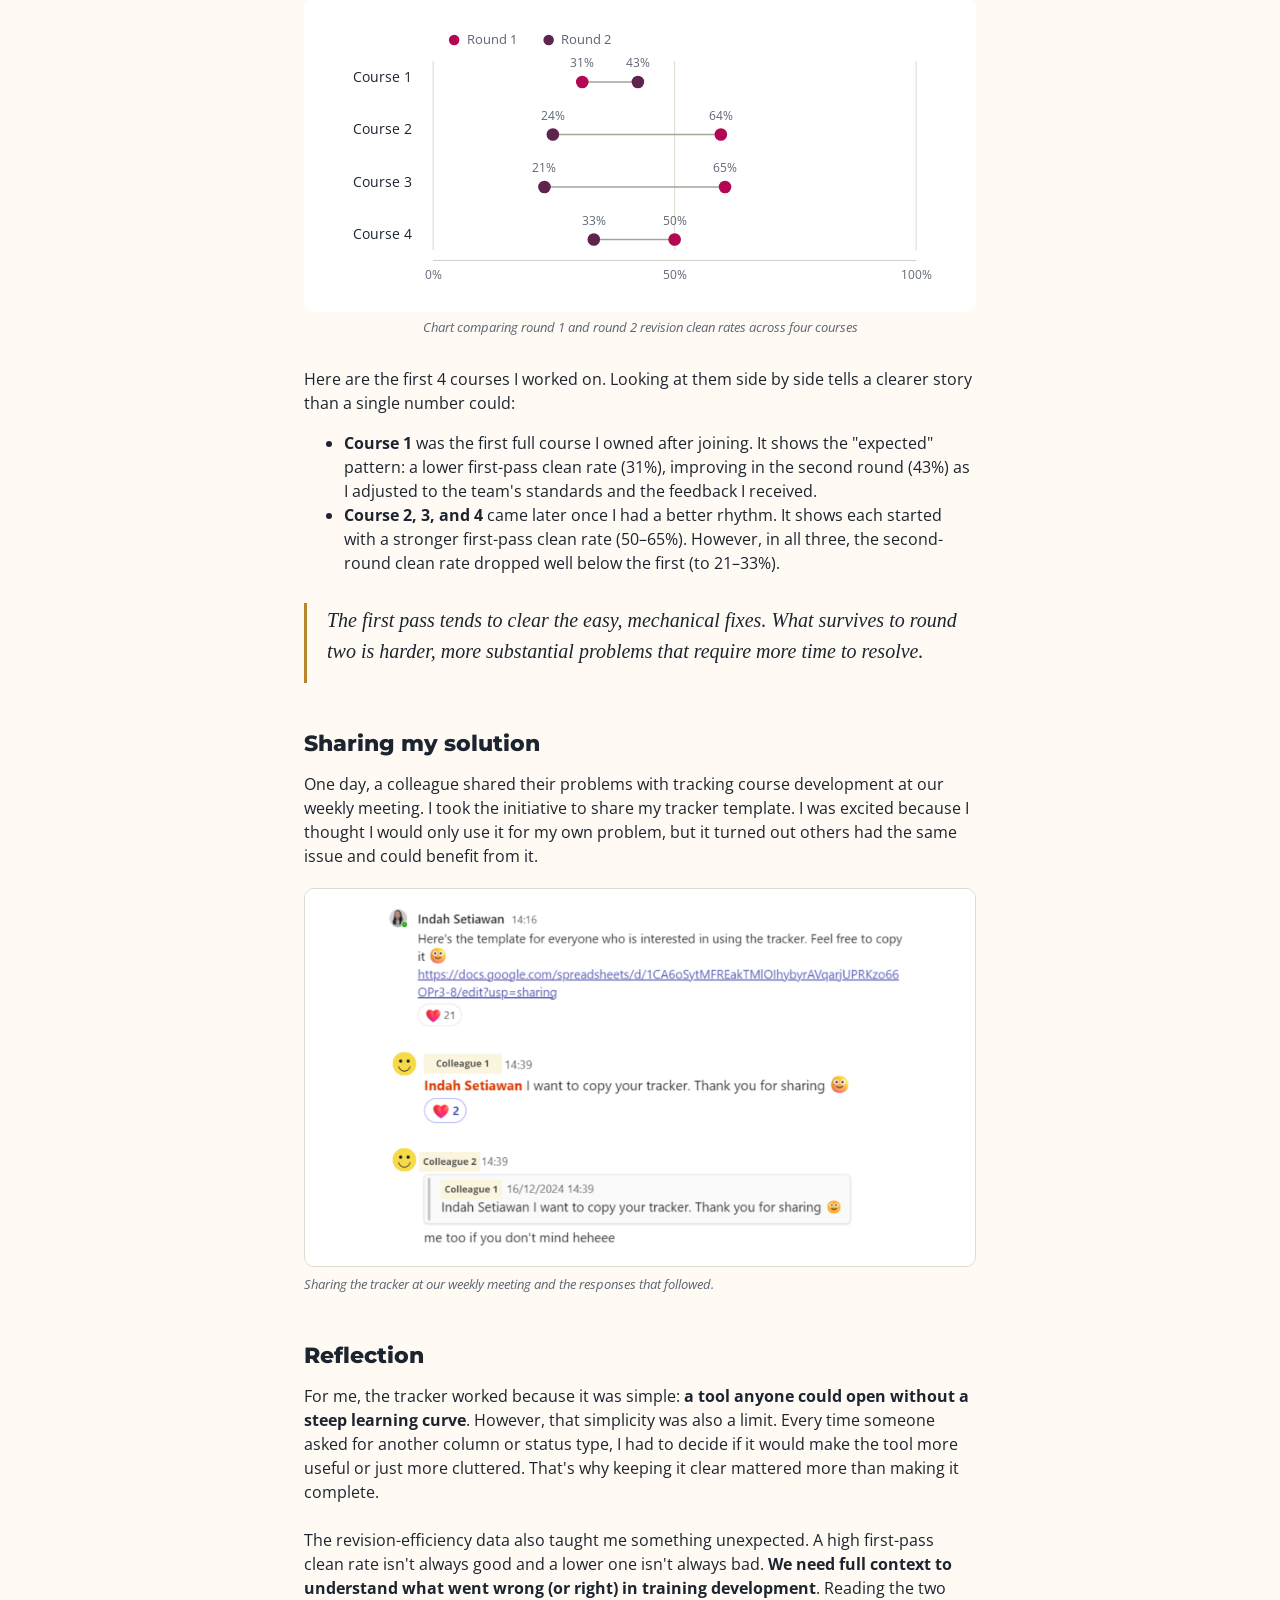
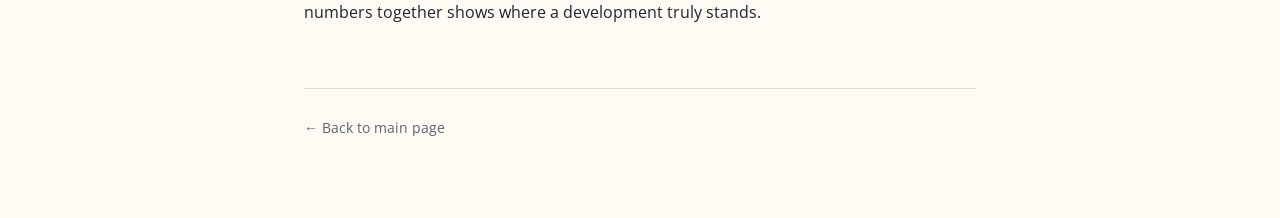
==== commit 0b14a222: "Update case-study-tracker.html" ====
--- a/case-study-tracker.html
+++ b/case-study-tracker.html
@@ -372,7 +372,7 @@
         </p>
         <svg
           viewBox="27 0 640 260"
-          style="width: 100%; height: auto; margin: 20px 0;"
+          style="width: 100%; height: auto; padding: 20px 0; margin: 10px 0 0; background-color: #ffffff; border-radius: 10px;"
           role="img"
           aria-label="Chart comparing round 1 and round 2 revision clean rates across four courses"
         >
@@ -626,7 +626,7 @@
           </text>
         </svg>
 
-        <p class="placeholder-note" style="margin: -20px 0 40px; text-align: center;">
+        <p class="placeholder-note" style="margin: 0 0 30px; text-align: center;">
           Chart comparing round 1 and round 2 revision clean rates across four courses
         </p>
 
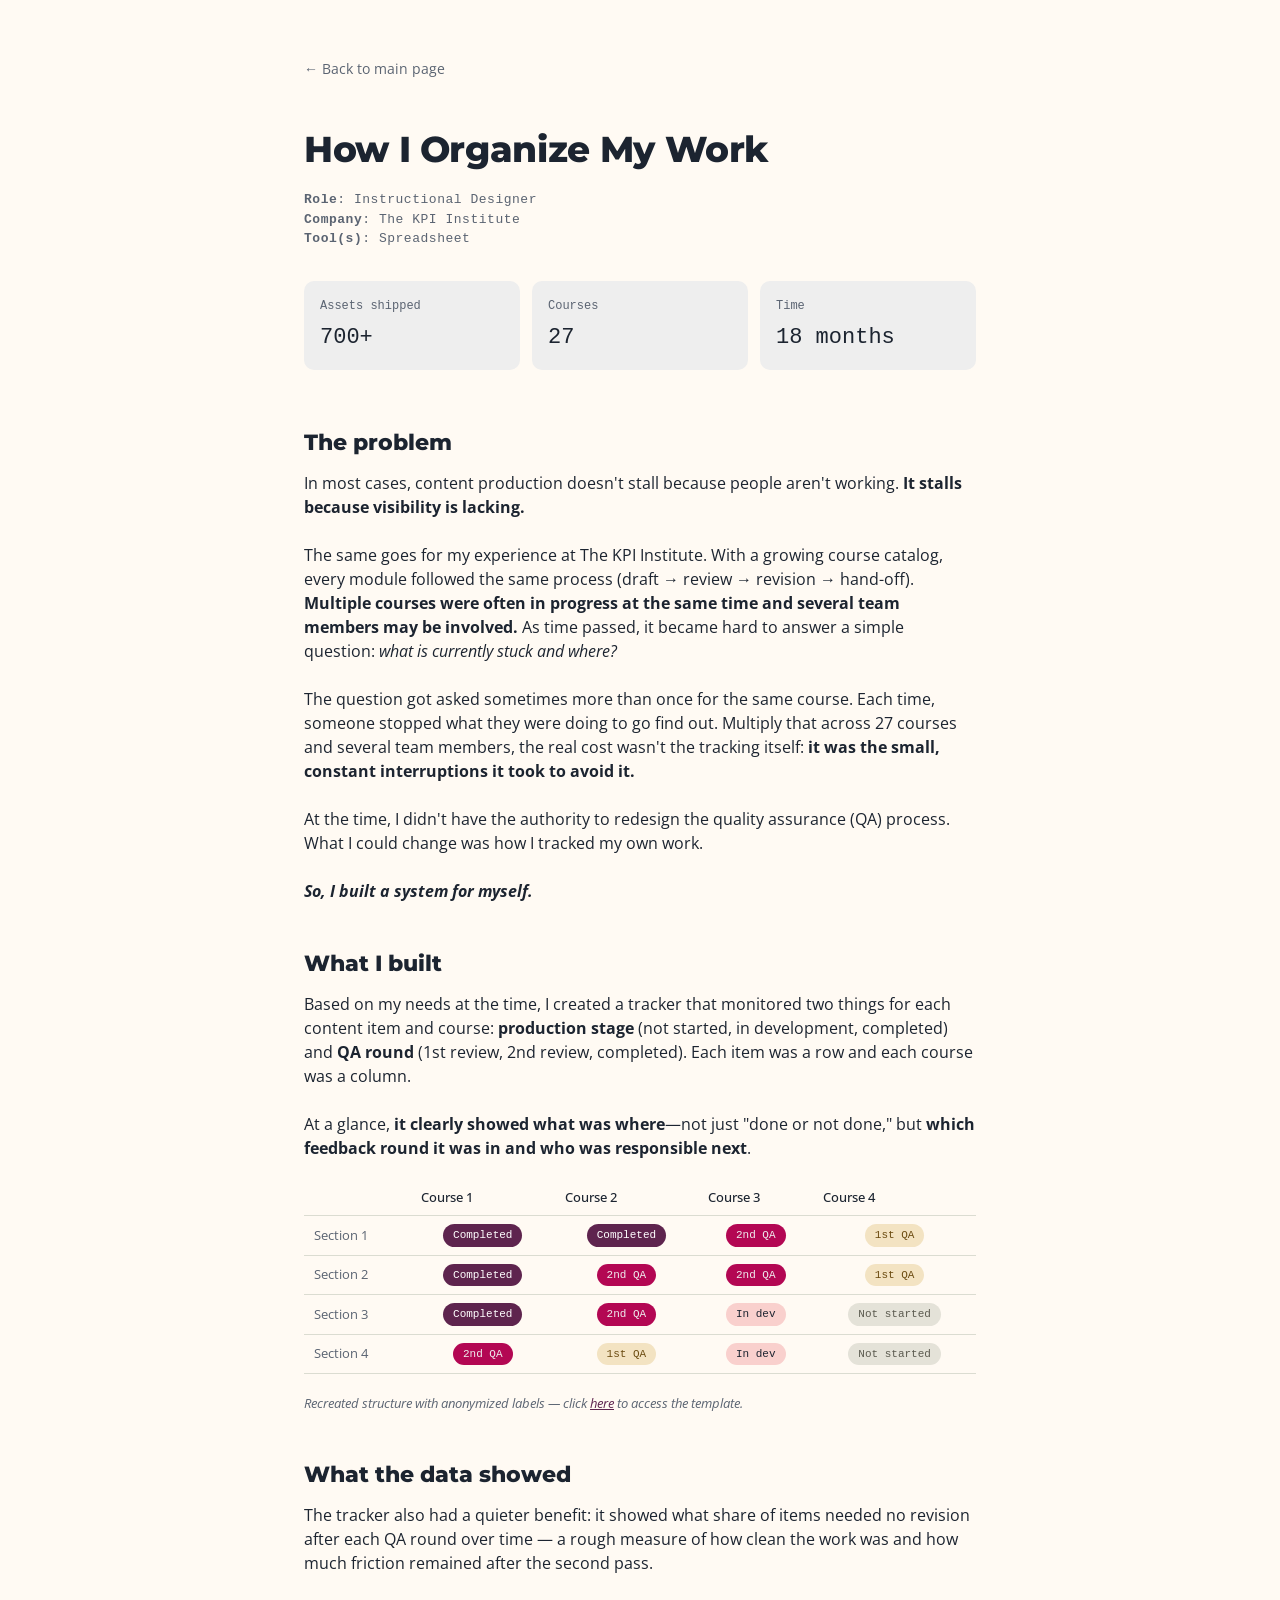
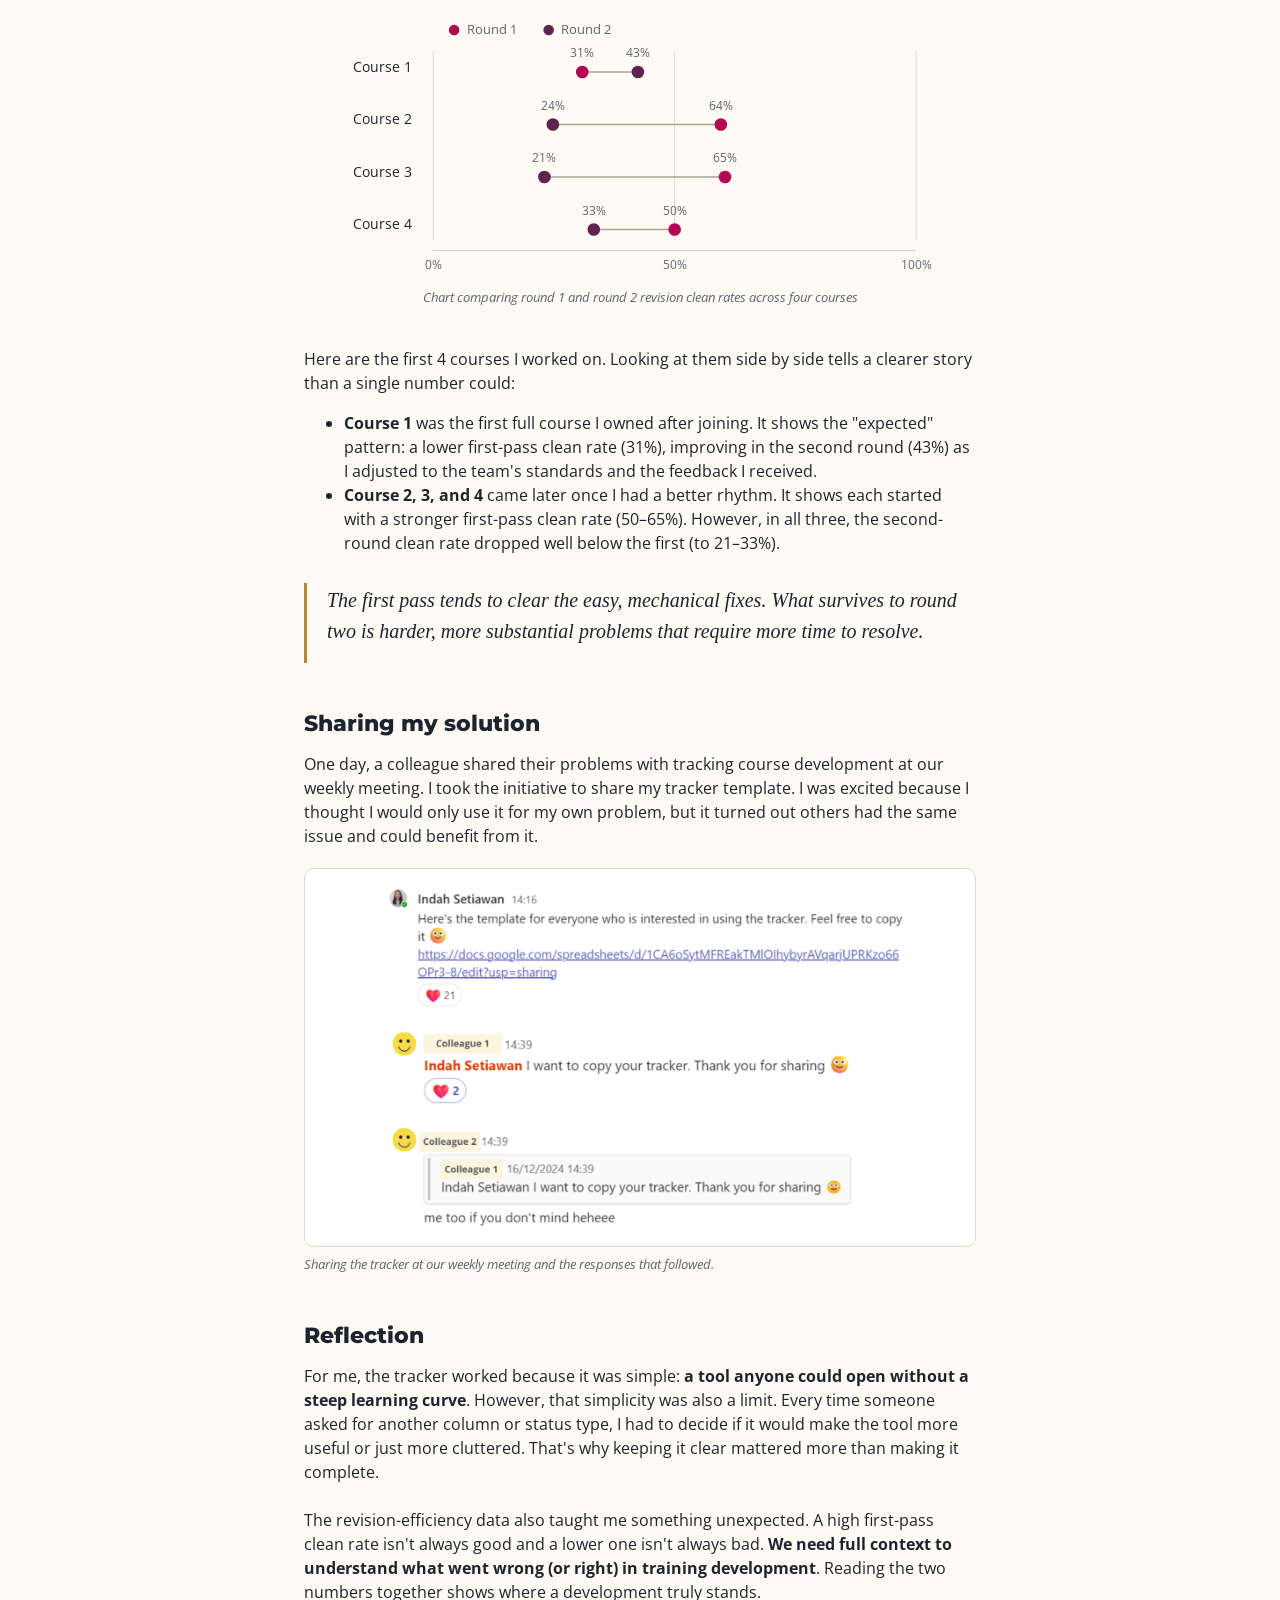
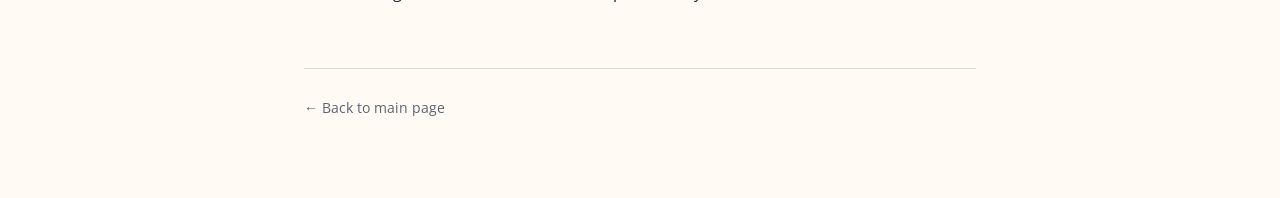
==== commit 0dfc6893: "Update case-study-tracker.html" ====
--- a/case-study-tracker.html
+++ b/case-study-tracker.html
@@ -372,7 +372,7 @@
         </p>
         <svg
           viewBox="27 0 640 260"
-          style="width: 100%; height: auto; padding: 20px 0; margin: 10px 0 0; background-color: #ffffff; border-radius: 10px;"
+          style="width: 100%; height: auto; margin: 20px 0;"
           role="img"
           aria-label="Chart comparing round 1 and round 2 revision clean rates across four courses"
         >
@@ -626,7 +626,7 @@
           </text>
         </svg>
 
-        <p class="placeholder-note" style="margin: 0 0 30px; text-align: center;">
+        <p class="placeholder-note" style="margin: -20px 0 40px; text-align: center;">
           Chart comparing round 1 and round 2 revision clean rates across four courses
         </p>
 
